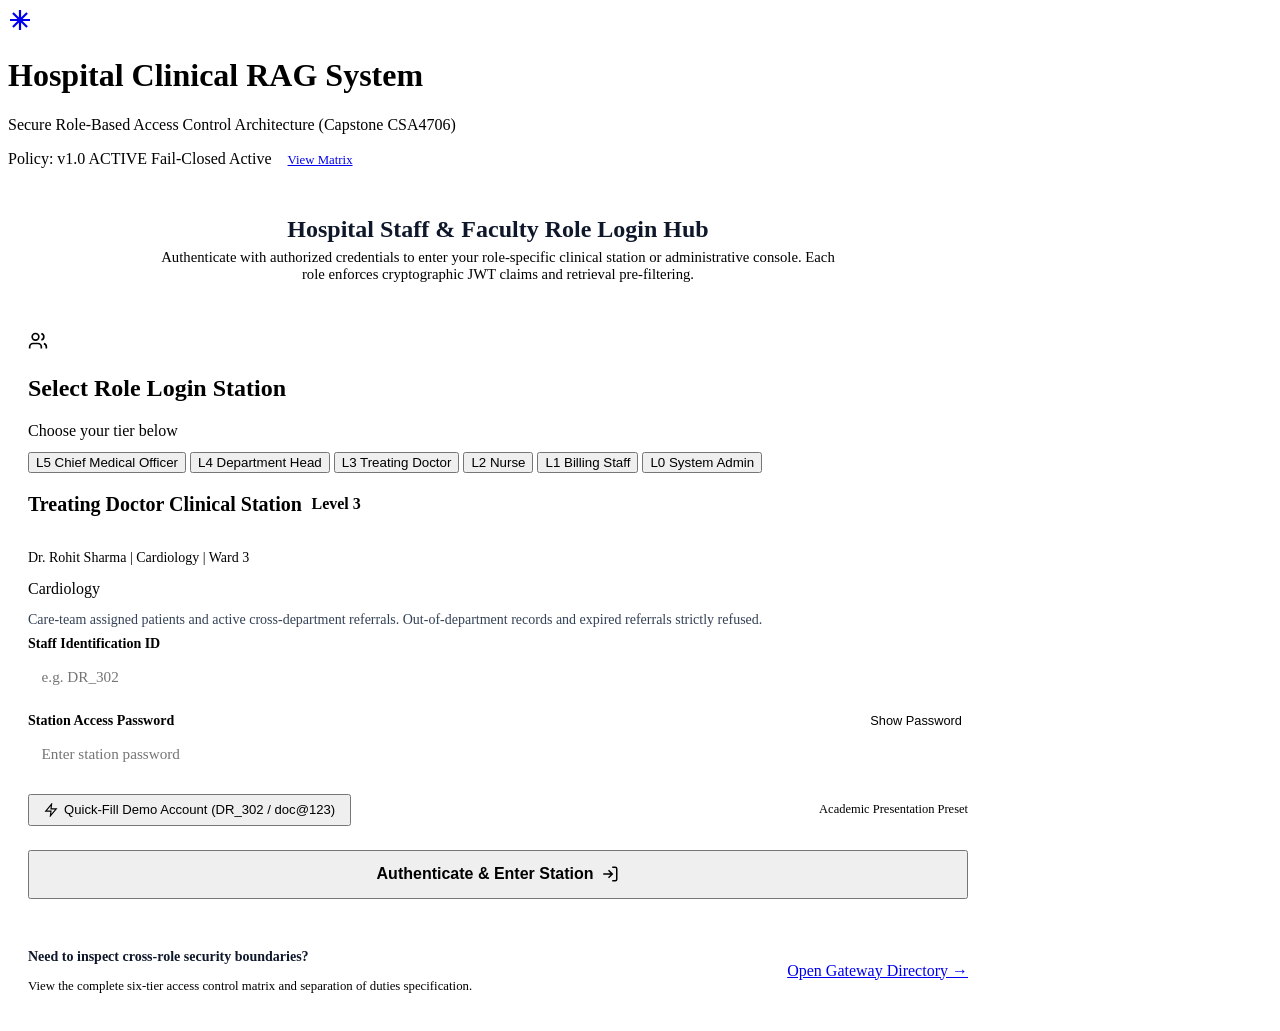
==== Capstone/web/login.html @ ef7217a0 "feat: implement unified role-based login hub and routes" ====
<!DOCTYPE html>
<html lang="en">
<head>
  <meta charset="UTF-8">
  <meta name="viewport" content="width=device-width, initial-scale=1.0">
  <title>Hospital RAG | Role Login Hub</title>
  <link rel="icon" type="image/svg+xml" href="data:image/svg+xml,<svg xmlns='http://www.w3.org/2000/svg' viewBox='0 0 24 24' fill='none' stroke='%230f766e' stroke-width='2.5'><path d='M12 2v20M2 12h20M4.93 4.93l14.14 14.14M19.07 4.93L4.93 19.07'/></svg>">
  <link rel="stylesheet" href="/style.css">
  <link rel="preconnect" href="https://fonts.googleapis.com">
  <link rel="preconnect" href="https://fonts.gstatic.com" crossorigin>
  <link href="https://fonts.googleapis.com/css2?family=Poppins:wght@300;400;500;600;700&family=JetBrains+Mono:wght@400;500;600&display=swap" rel="stylesheet">
</head>
<body>
  <header class="app-header">
    <div class="header-content">
      <div class="brand">
        <a href="/login" class="brand-link" title="Hospital Login Hub">
          <div class="brand-icon">
            <svg width="24" height="24" viewBox="0 0 24 24" fill="none" stroke="currentColor" stroke-width="2.2">
              <path d="M12 2v20M2 12h20M4.93 4.93l14.14 14.14M19.07 4.93L4.93 19.07"/>
            </svg>
          </div>
        </a>
        <div>
          <h1>Hospital Clinical RAG System</h1>
          <p class="subtitle">Secure Role-Based Access Control Architecture (Capstone CSA4706)</p>
        </div>
      </div>
      <div class="header-badges">
        <span class="badge policy-badge">Policy: v1.0 ACTIVE</span>
        <span class="badge live-badge">Fail-Closed Active</span>
        <a href="/portal/gateway" class="btn btn-outline" style="font-size:0.8rem; padding:0.35rem 0.75rem;">View Matrix</a>
      </div>
    </div>
  </header>

  <main class="container" style="max-width: 980px;">
    <!-- Welcome Header Card -->
    <section class="card" style="text-align: center; padding: 1.75rem 1.5rem;">
      <h2 style="font-size: 1.5rem; font-weight: 700; color: #0f172a; margin-bottom: 0.4rem;">
        Hospital Staff &amp; Faculty Role Login Hub
      </h2>
      <p style="font-size: 0.92rem; color: var(--text-muted); max-width: 680px; margin: 0 auto;">
        Authenticate with authorized credentials to enter your role-specific clinical station or administrative console. Each role enforces cryptographic JWT claims and retrieval pre-filtering.
      </p>

      <!-- Alert / Guard Banner -->
      <div id="noticeBanner" class="alert-notice" style="display:none;"></div>
    </section>

    <!-- Role Switcher Tabs (6 Roles) -->
    <section class="card" style="padding: 1.25rem;">
      <div class="section-title" style="margin-bottom: 0.75rem;">
        <svg width="20" height="20" viewBox="0 0 24 24" fill="none" stroke="currentColor" stroke-width="2"><path d="M16 21v-2a4 4 0 0 0-4-4H6a4 4 0 0 0-4 4v2"/><circle cx="9" cy="7" r="4"/><path d="M22 21v-2a4 4 0 0 0-3-3.87"/><path d="M16 3.13a4 4 0 0 1 0 7.75"/></svg>
        <h2>Select Role Login Station</h2>
        <span class="section-hint">Choose your tier below</span>
      </div>

      <!-- Navigation Tabs -->
      <div class="role-nav-tabs" id="roleTabsContainer">
        <button class="role-tab-btn" data-role="cmo">
          <span class="tab-level-tag">L5</span>
          <span class="tab-text">Chief Medical Officer</span>
        </button>
        <button class="role-tab-btn" data-role="dept-head">
          <span class="tab-level-tag">L4</span>
          <span class="tab-text">Department Head</span>
        </button>
        <button class="role-tab-btn active" data-role="doctor">
          <span class="tab-level-tag">L3</span>
          <span class="tab-text">Treating Doctor</span>
        </button>
        <button class="role-tab-btn" data-role="nurse">
          <span class="tab-level-tag">L2</span>
          <span class="tab-text">Nurse</span>
        </button>
        <button class="role-tab-btn" data-role="billing">
          <span class="tab-level-tag">L1</span>
          <span class="tab-text">Billing Staff</span>
        </button>
        <button class="role-tab-btn" data-role="admin">
          <span class="tab-level-tag">L0</span>
          <span class="tab-text">System Admin</span>
        </button>
      </div>

      <!-- Active Role Login Card -->
      <div class="role-login-card" id="roleLoginCard">
        <!-- Dynamic Header info injected by login.js -->
        <div class="role-context-header">
          <div>
            <div style="display:flex; align-items:center; gap:0.6rem; margin-bottom:0.25rem;">
              <h3 id="roleCardTitle" style="font-size:1.25rem; font-weight:700; color:var(--primary-teal);">Treating Doctor Clinical Station</h3>
              <span id="roleLevelBadge" class="badge" style="background:var(--blue-light); color:var(--medical-blue-dark); font-weight:700;">Level 3</span>
            </div>
            <p id="rolePersonaSub" style="font-size:0.875rem; color:var(--text-muted);">
              Dr. Rohit Sharma | Cardiology | Ward 3
            </p>
          </div>
          <span id="roleDeptPill" class="badge policy-badge">Cardiology</span>
        </div>

        <!-- Scope & Permissions preview -->
        <div class="role-scope-box">
          <p id="roleScopeDesc" style="font-size:0.875rem; color:#334155; margin-bottom:0.5rem;">
            Care-team assigned patients and active cross-department referrals. Out-of-department records and expired referrals strictly refused.
          </p>
          <div class="portal-permissions-summary" id="rolePermsList">
            <!-- Injected by login.js -->
          </div>
        </div>

        <!-- Login Form -->
        <form id="roleLoginForm" class="login-auth-form" onsubmit="return false;">
          <div id="loginErrorBox" class="alert-error" style="display:none;"></div>

          <div class="form-group" style="margin-bottom: 1rem;">
            <label for="userIdInput" style="display:block; font-size:0.875rem; font-weight:600; margin-bottom:0.35rem;">
              Staff Identification ID
            </label>
            <input type="text" id="userIdInput" class="form-control" placeholder="e.g. DR_302" required autocomplete="username" style="width:100%; padding:0.65rem 0.85rem; border:1px solid var(--border-color); border-radius:var(--radius-sm); font-family:inherit; font-size:0.95rem;">
          </div>

          <div class="form-group" style="margin-bottom: 1.25rem;">
            <div style="display:flex; justify-content:space-between; align-items:center; margin-bottom:0.35rem;">
              <label for="passwordInput" style="font-size:0.875rem; font-weight:600;">
                Station Access Password
              </label>
              <button type="button" id="togglePasswordBtn" style="background:none; border:none; color:var(--primary-teal); font-size:0.8rem; cursor:pointer; font-weight:500;">
                Show Password
              </button>
            </div>
            <input type="password" id="passwordInput" class="form-control" placeholder="Enter station password" required autocomplete="current-password" style="width:100%; padding:0.65rem 0.85rem; border:1px solid var(--border-color); border-radius:var(--radius-sm); font-family:inherit; font-size:0.95rem;">
          </div>

          <!-- Quick-Fill Demo Button -->
          <div style="display:flex; justify-content:space-between; align-items:center; margin-bottom:1.5rem; flex-wrap:wrap; gap:0.5rem;">
            <button type="button" id="quickFillBtn" class="btn btn-outline" style="font-size:0.82rem; padding:0.4rem 0.85rem; display:inline-flex; align-items:center; gap:0.4rem;">
              <svg width="14" height="14" viewBox="0 0 24 24" fill="none" stroke="currentColor" stroke-width="2"><path d="M13 2L3 14h9l-1 8 10-12h-9l1-8z"/></svg>
              <span id="quickFillLabel">Quick-Fill Demo Account (DR_302 / doc@123)</span>
            </button>
            <span style="font-size:0.78rem; color:var(--text-muted);">Academic Presentation Preset</span>
          </div>

          <!-- Submit Button -->
          <button type="submit" id="submitLoginBtn" class="btn btn-primary" style="width:100%; padding:0.85rem; font-size:1rem; font-weight:600; display:flex; justify-content:center; align-items:center; gap:0.5rem;">
            <span id="submitBtnText">Authenticate &amp; Enter Station</span>
            <svg width="18" height="18" viewBox="0 0 24 24" fill="none" stroke="currentColor" stroke-width="2"><path d="M15 3h4a2 2 0 0 1 2 2v14a2 2 0 0 1-2 2h-4M10 17l5-5-5-5M15 12H3"/></svg>
          </button>
        </form>
      </div>
    </section>

    <!-- Bottom Directory Link Card -->
    <section class="card" style="display:flex; justify-content:space-between; align-items:center; padding:1rem 1.25rem;">
      <div>
        <p style="font-size:0.875rem; font-weight:600; color:#0f172a;">Need to inspect cross-role security boundaries?</p>
        <p style="font-size:0.8rem; color:var(--text-muted);">View the complete six-tier access control matrix and separation of duties specification.</p>
      </div>
      <a href="/portal/gateway" class="btn btn-outline" style="white-space:nowrap;">Open Gateway Directory &rarr;</a>
    </section>
  </main>

  <script src="/login.js"></script>
</body>
</html>
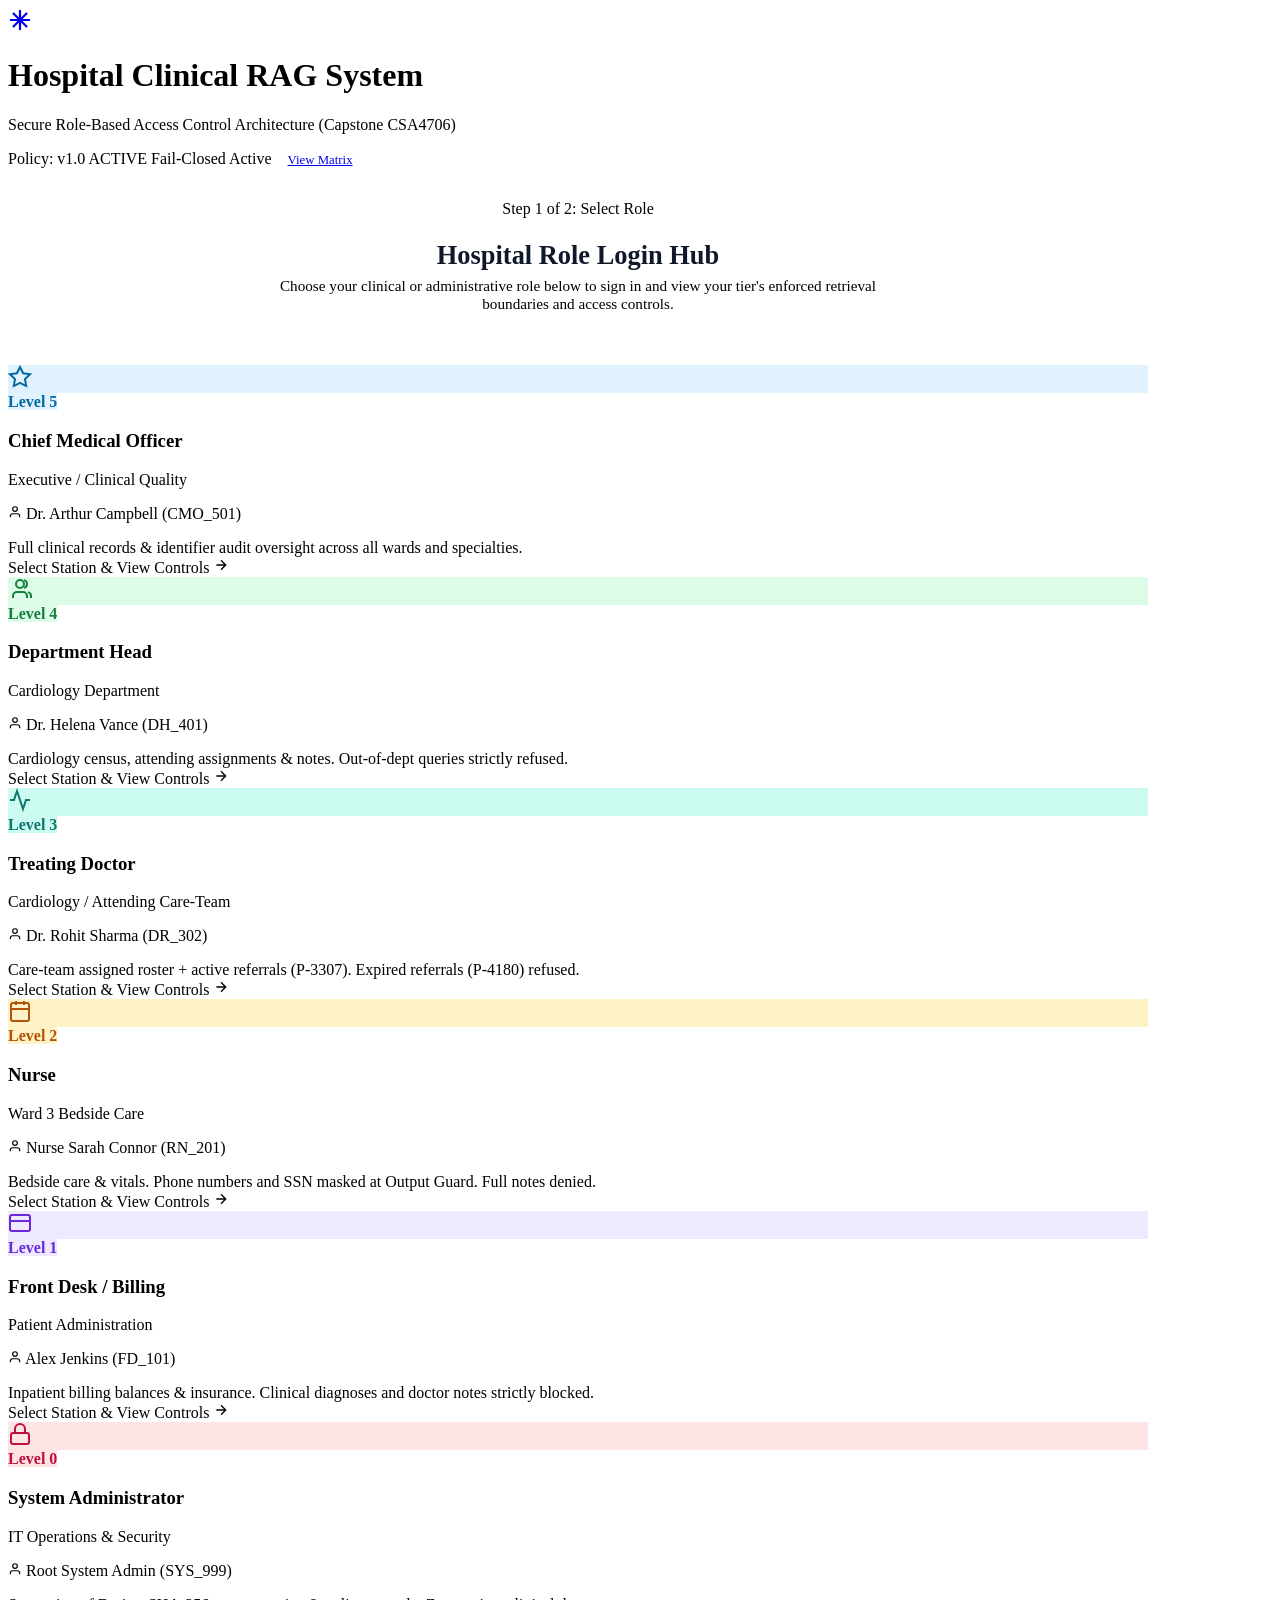
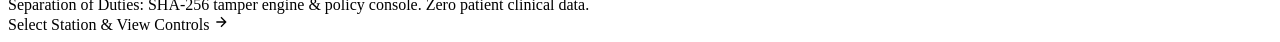
==== commit 65c36f08: "feat(ui): redesign role login hub with progressive 2-step role selection and structured access contr" ====
--- a/Capstone/web/login.html
+++ b/Capstone/web/login.html
@@ -11,6 +11,7 @@
   <link href="https://fonts.googleapis.com/css2?family=Poppins:wght@300;400;500;600;700&family=JetBrains+Mono:wght@400;500;600&display=swap" rel="stylesheet">
 </head>
 <body>
+  <!-- Header Bar -->
   <header class="app-header">
     <div class="header-content">
       <div class="brand">
@@ -34,131 +35,304 @@
     </div>
   </header>
 
-  <main class="container" style="max-width: 980px;">
-    <!-- Welcome Header Card -->
-    <section class="card" style="text-align: center; padding: 1.75rem 1.5rem;">
-      <h2 style="font-size: 1.5rem; font-weight: 700; color: #0f172a; margin-bottom: 0.4rem;">
-        Hospital Staff &amp; Faculty Role Login Hub
-      </h2>
-      <p style="font-size: 0.92rem; color: var(--text-muted); max-width: 680px; margin: 0 auto;">
-        Authenticate with authorized credentials to enter your role-specific clinical station or administrative console. Each role enforces cryptographic JWT claims and retrieval pre-filtering.
-      </p>
-
-      <!-- Alert / Guard Banner -->
-      <div id="noticeBanner" class="alert-notice" style="display:none;"></div>
+  <main class="container" style="max-width: 1140px;">
+
+    <!-- ============================================================== -->
+    <!-- STEP 1: CLEAN ROLE SELECTION VIEW (DEFAULT)                   -->
+    <!-- ============================================================== -->
+    <section id="roleSelectionSection">
+      <!-- Welcome Intro -->
+      <div class="card" style="text-align: center; padding: 2rem 1.5rem; margin-bottom: 1.25rem;">
+        <span class="step-indicator">Step 1 of 2: Select Role</span>
+        <h2 style="font-size: 1.65rem; font-weight: 700; color: #0f172a; margin-bottom: 0.4rem;">
+          Hospital Role Login Hub
+        </h2>
+        <p style="font-size: 0.95rem; color: var(--text-muted); max-width: 640px; margin: 0 auto;">
+          Choose your clinical or administrative role below to sign in and view your tier's enforced retrieval boundaries and access controls.
+        </p>
+        <!-- Notice if redirected from unauthenticated session -->
+        <div id="noticeBanner" class="alert-notice" style="display:none; max-width: 680px; margin: 1rem auto 0 auto;"></div>
+      </div>
+
+      <!-- 6 Hospital Roles Grid -->
+      <div class="role-select-grid">
+        <!-- Role 1: CMO (Level 5) -->
+        <div class="role-select-card" data-role="cmo" onclick="selectRole('cmo')">
+          <div>
+            <div class="role-card-top">
+              <div class="role-icon-box" style="background:#e0f2fe; color:#0369a1;">
+                <svg width="24" height="24" viewBox="0 0 24 24" fill="none" stroke="currentColor" stroke-width="2"><path d="M12 2l3.09 6.26L22 9.27l-5 4.87 1.18 6.88L12 17.77l-6.18 3.25L7 14.14 2 9.27l6.91-1.01L12 2z"/></svg>
+              </div>
+              <span class="badge" style="background:#e0f2fe; color:#0369a1; font-weight:700;">Level 5</span>
+            </div>
+            <div class="role-card-body">
+              <h3>Chief Medical Officer</h3>
+              <p class="role-card-dept">Executive / Clinical Quality</p>
+              <p class="role-card-persona">
+                <svg width="14" height="14" viewBox="0 0 24 24" fill="none" stroke="currentColor" stroke-width="2"><path d="M20 21v-2a4 4 0 0 0-4-4H8a4 4 0 0 0-4 4v2"/><circle cx="12" cy="7" r="4"/></svg>
+                Dr. Arthur Campbell (CMO_501)
+              </p>
+              <div class="role-card-scope-snippet">
+                Full clinical records &amp; identifier audit oversight across all wards and specialties.
+              </div>
+            </div>
+          </div>
+          <div class="role-card-action">
+            <span>Select Station &amp; View Controls</span>
+            <svg width="16" height="16" viewBox="0 0 24 24" fill="none" stroke="currentColor" stroke-width="2"><path d="M5 12h14M12 5l7 7-7 7"/></svg>
+          </div>
+        </div>
+
+        <!-- Role 2: Department Head (Level 4) -->
+        <div class="role-select-card" data-role="dept-head" onclick="selectRole('dept-head')">
+          <div>
+            <div class="role-card-top">
+              <div class="role-icon-box" style="background:#dcfce7; color:#15803d;">
+                <svg width="24" height="24" viewBox="0 0 24 24" fill="none" stroke="currentColor" stroke-width="2"><path d="M19 21v-2a4 4 0 0 0-4-4H9a4 4 0 0 0-4 4v2"/><circle cx="12" cy="7" r="4"/><path d="M23 21v-2a4 4 0 0 0-3-3.87"/><path d="M16 3.13a4 4 0 0 1 0 7.75"/></svg>
+              </div>
+              <span class="badge" style="background:#dcfce7; color:#15803d; font-weight:700;">Level 4</span>
+            </div>
+            <div class="role-card-body">
+              <h3>Department Head</h3>
+              <p class="role-card-dept">Cardiology Department</p>
+              <p class="role-card-persona">
+                <svg width="14" height="14" viewBox="0 0 24 24" fill="none" stroke="currentColor" stroke-width="2"><path d="M20 21v-2a4 4 0 0 0-4-4H8a4 4 0 0 0-4 4v2"/><circle cx="12" cy="7" r="4"/></svg>
+                Dr. Helena Vance (DH_401)
+              </p>
+              <div class="role-card-scope-snippet">
+                Cardiology census, attending assignments &amp; notes. Out-of-dept queries strictly refused.
+              </div>
+            </div>
+          </div>
+          <div class="role-card-action">
+            <span>Select Station &amp; View Controls</span>
+            <svg width="16" height="16" viewBox="0 0 24 24" fill="none" stroke="currentColor" stroke-width="2"><path d="M5 12h14M12 5l7 7-7 7"/></svg>
+          </div>
+        </div>
+
+        <!-- Role 3: Treating Doctor (Level 3) -->
+        <div class="role-select-card" data-role="doctor" onclick="selectRole('doctor')">
+          <div>
+            <div class="role-card-top">
+              <div class="role-icon-box" style="background:#ccfbf1; color:#0f766e;">
+                <svg width="24" height="24" viewBox="0 0 24 24" fill="none" stroke="currentColor" stroke-width="2"><path d="M22 12h-4l-3 9L9 3l-3 9H2"/></svg>
+              </div>
+              <span class="badge" style="background:#ccfbf1; color:#0f766e; font-weight:700;">Level 3</span>
+            </div>
+            <div class="role-card-body">
+              <h3>Treating Doctor</h3>
+              <p class="role-card-dept">Cardiology / Attending Care-Team</p>
+              <p class="role-card-persona">
+                <svg width="14" height="14" viewBox="0 0 24 24" fill="none" stroke="currentColor" stroke-width="2"><path d="M20 21v-2a4 4 0 0 0-4-4H8a4 4 0 0 0-4 4v2"/><circle cx="12" cy="7" r="4"/></svg>
+                Dr. Rohit Sharma (DR_302)
+              </p>
+              <div class="role-card-scope-snippet">
+                Care-team assigned roster + active referrals (P-3307). Expired referrals (P-4180) refused.
+              </div>
+            </div>
+          </div>
+          <div class="role-card-action">
+            <span>Select Station &amp; View Controls</span>
+            <svg width="16" height="16" viewBox="0 0 24 24" fill="none" stroke="currentColor" stroke-width="2"><path d="M5 12h14M12 5l7 7-7 7"/></svg>
+          </div>
+        </div>
+
+        <!-- Role 4: Nurse (Level 2) -->
+        <div class="role-select-card" data-role="nurse" onclick="selectRole('nurse')">
+          <div>
+            <div class="role-card-top">
+              <div class="role-icon-box" style="background:#fef3c7; color:#b45309;">
+                <svg width="24" height="24" viewBox="0 0 24 24" fill="none" stroke="currentColor" stroke-width="2"><rect x="3" y="4" width="18" height="18" rx="2" ry="2"/><line x1="16" y1="2" x2="16" y2="6"/><line x1="8" y1="2" x2="8" y2="6"/><line x1="3" y1="10" x2="21" y2="10"/></svg>
+              </div>
+              <span class="badge" style="background:#fef3c7; color:#b45309; font-weight:700;">Level 2</span>
+            </div>
+            <div class="role-card-body">
+              <h3>Nurse</h3>
+              <p class="role-card-dept">Ward 3 Bedside Care</p>
+              <p class="role-card-persona">
+                <svg width="14" height="14" viewBox="0 0 24 24" fill="none" stroke="currentColor" stroke-width="2"><path d="M20 21v-2a4 4 0 0 0-4-4H8a4 4 0 0 0-4 4v2"/><circle cx="12" cy="7" r="4"/></svg>
+                Nurse Sarah Connor (RN_201)
+              </p>
+              <div class="role-card-scope-snippet">
+                Bedside care &amp; vitals. Phone numbers and SSN masked at Output Guard. Full notes denied.
+              </div>
+            </div>
+          </div>
+          <div class="role-card-action">
+            <span>Select Station &amp; View Controls</span>
+            <svg width="16" height="16" viewBox="0 0 24 24" fill="none" stroke="currentColor" stroke-width="2"><path d="M5 12h14M12 5l7 7-7 7"/></svg>
+          </div>
+        </div>
+
+        <!-- Role 5: Billing Staff (Level 1) -->
+        <div class="role-select-card" data-role="billing" onclick="selectRole('billing')">
+          <div>
+            <div class="role-card-top">
+              <div class="role-icon-box" style="background:#ede9fe; color:#6d28d9;">
+                <svg width="24" height="24" viewBox="0 0 24 24" fill="none" stroke="currentColor" stroke-width="2"><rect x="2" y="4" width="20" height="16" rx="2"/><path d="M7 15h0M2 10h20"/></svg>
+              </div>
+              <span class="badge" style="background:#ede9fe; color:#6d28d9; font-weight:700;">Level 1</span>
+            </div>
+            <div class="role-card-body">
+              <h3>Front Desk / Billing</h3>
+              <p class="role-card-dept">Patient Administration</p>
+              <p class="role-card-persona">
+                <svg width="14" height="14" viewBox="0 0 24 24" fill="none" stroke="currentColor" stroke-width="2"><path d="M20 21v-2a4 4 0 0 0-4-4H8a4 4 0 0 0-4 4v2"/><circle cx="12" cy="7" r="4"/></svg>
+                Alex Jenkins (FD_101)
+              </p>
+              <div class="role-card-scope-snippet">
+                Inpatient billing balances &amp; insurance. Clinical diagnoses and doctor notes strictly blocked.
+              </div>
+            </div>
+          </div>
+          <div class="role-card-action">
+            <span>Select Station &amp; View Controls</span>
+            <svg width="16" height="16" viewBox="0 0 24 24" fill="none" stroke="currentColor" stroke-width="2"><path d="M5 12h14M12 5l7 7-7 7"/></svg>
+          </div>
+        </div>
+
+        <!-- Role 6: System Admin (Level 0) -->
+        <div class="role-select-card" data-role="admin" onclick="selectRole('admin')">
+          <div>
+            <div class="role-card-top">
+              <div class="role-icon-box" style="background:#ffe4e6; color:#be123c;">
+                <svg width="24" height="24" viewBox="0 0 24 24" fill="none" stroke="currentColor" stroke-width="2"><rect x="3" y="11" width="18" height="11" rx="2" ry="2"/><path d="M7 11V7a5 5 0 0 1 10 0v4"/></svg>
+              </div>
+              <span class="badge" style="background:#ffe4e6; color:#be123c; font-weight:700;">Level 0</span>
+            </div>
+            <div class="role-card-body">
+              <h3>System Administrator</h3>
+              <p class="role-card-dept">IT Operations &amp; Security</p>
+              <p class="role-card-persona">
+                <svg width="14" height="14" viewBox="0 0 24 24" fill="none" stroke="currentColor" stroke-width="2"><path d="M20 21v-2a4 4 0 0 0-4-4H8a4 4 0 0 0-4 4v2"/><circle cx="12" cy="7" r="4"/></svg>
+                Root System Admin (SYS_999)
+              </p>
+              <div class="role-card-scope-snippet">
+                Separation of Duties: SHA-256 tamper engine &amp; policy console. Zero patient clinical data.
+              </div>
+            </div>
+          </div>
+          <div class="role-card-action">
+            <span>Select Station &amp; View Controls</span>
+            <svg width="16" height="16" viewBox="0 0 24 24" fill="none" stroke="currentColor" stroke-width="2"><path d="M5 12h14M12 5l7 7-7 7"/></svg>
+          </div>
+        </div>
+      </div>
     </section>
 
-    <!-- Role Switcher Tabs (6 Roles) -->
-    <section class="card" style="padding: 1.25rem;">
-      <div class="section-title" style="margin-bottom: 0.75rem;">
-        <svg width="20" height="20" viewBox="0 0 24 24" fill="none" stroke="currentColor" stroke-width="2"><path d="M16 21v-2a4 4 0 0 0-4-4H6a4 4 0 0 0-4 4v2"/><circle cx="9" cy="7" r="4"/><path d="M22 21v-2a4 4 0 0 0-3-3.87"/><path d="M16 3.13a4 4 0 0 1 0 7.75"/></svg>
-        <h2>Select Role Login Station</h2>
-        <span class="section-hint">Choose your tier below</span>
-      </div>
-
-      <!-- Navigation Tabs -->
-      <div class="role-nav-tabs" id="roleTabsContainer">
-        <button class="role-tab-btn" data-role="cmo">
-          <span class="tab-level-tag">L5</span>
-          <span class="tab-text">Chief Medical Officer</span>
+    <!-- ============================================================== -->
+    <!-- STEP 2: FOCUSED ROLE STATION & ACCESS CONTROL VIEW             -->
+    <!-- ============================================================== -->
+    <section id="roleStationSection" style="display:none;">
+      <!-- Station Navigation Bar -->
+      <div class="station-top-nav">
+        <button class="btn-back-roles" onclick="backToRoleSelection()">
+          <svg width="16" height="16" viewBox="0 0 24 24" fill="none" stroke="currentColor" stroke-width="2.5"><path d="M19 12H5M12 19l-7-7 7-7"/></svg>
+          Back to All Roles
         </button>
-        <button class="role-tab-btn" data-role="dept-head">
-          <span class="tab-level-tag">L4</span>
-          <span class="tab-text">Department Head</span>
-        </button>
-        <button class="role-tab-btn active" data-role="doctor">
-          <span class="tab-level-tag">L3</span>
-          <span class="tab-text">Treating Doctor</span>
-        </button>
-        <button class="role-tab-btn" data-role="nurse">
-          <span class="tab-level-tag">L2</span>
-          <span class="tab-text">Nurse</span>
-        </button>
-        <button class="role-tab-btn" data-role="billing">
-          <span class="tab-level-tag">L1</span>
-          <span class="tab-text">Billing Staff</span>
-        </button>
-        <button class="role-tab-btn" data-role="admin">
-          <span class="tab-level-tag">L0</span>
-          <span class="tab-text">System Admin</span>
-        </button>
-      </div>
-
-      <!-- Active Role Login Card -->
-      <div class="role-login-card" id="roleLoginCard">
-        <!-- Dynamic Header info injected by login.js -->
-        <div class="role-context-header">
-          <div>
-            <div style="display:flex; align-items:center; gap:0.6rem; margin-bottom:0.25rem;">
-              <h3 id="roleCardTitle" style="font-size:1.25rem; font-weight:700; color:var(--primary-teal);">Treating Doctor Clinical Station</h3>
-              <span id="roleLevelBadge" class="badge" style="background:var(--blue-light); color:var(--medical-blue-dark); font-weight:700;">Level 3</span>
-            </div>
-            <p id="rolePersonaSub" style="font-size:0.875rem; color:var(--text-muted);">
-              Dr. Rohit Sharma | Cardiology | Ward 3
-            </p>
-          </div>
-          <span id="roleDeptPill" class="badge policy-badge">Cardiology</span>
-        </div>
-
-        <!-- Scope & Permissions preview -->
-        <div class="role-scope-box">
-          <p id="roleScopeDesc" style="font-size:0.875rem; color:#334155; margin-bottom:0.5rem;">
-            Care-team assigned patients and active cross-department referrals. Out-of-department records and expired referrals strictly refused.
-          </p>
-          <div class="portal-permissions-summary" id="rolePermsList">
-            <!-- Injected by login.js -->
-          </div>
-        </div>
-
-        <!-- Login Form -->
-        <form id="roleLoginForm" class="login-auth-form" onsubmit="return false;">
-          <div id="loginErrorBox" class="alert-error" style="display:none;"></div>
-
-          <div class="form-group" style="margin-bottom: 1rem;">
-            <label for="userIdInput" style="display:block; font-size:0.875rem; font-weight:600; margin-bottom:0.35rem;">
-              Staff Identification ID
-            </label>
-            <input type="text" id="userIdInput" class="form-control" placeholder="e.g. DR_302" required autocomplete="username" style="width:100%; padding:0.65rem 0.85rem; border:1px solid var(--border-color); border-radius:var(--radius-sm); font-family:inherit; font-size:0.95rem;">
-          </div>
-
-          <div class="form-group" style="margin-bottom: 1.25rem;">
-            <div style="display:flex; justify-content:space-between; align-items:center; margin-bottom:0.35rem;">
-              <label for="passwordInput" style="font-size:0.875rem; font-weight:600;">
-                Station Access Password
+
+        <!-- Quick Switcher Tabs -->
+        <div class="quick-role-pills" id="quickRolePills">
+          <button class="quick-pill-btn" data-role="cmo" onclick="selectRole('cmo')">CMO (L5)</button>
+          <button class="quick-pill-btn" data-role="dept-head" onclick="selectRole('dept-head')">Dept Head (L4)</button>
+          <button class="quick-pill-btn active" data-role="doctor" onclick="selectRole('doctor')">Doctor (L3)</button>
+          <button class="quick-pill-btn" data-role="nurse" onclick="selectRole('nurse')">Nurse (L2)</button>
+          <button class="quick-pill-btn" data-role="billing" onclick="selectRole('billing')">Billing (L1)</button>
+          <button class="quick-pill-btn" data-role="admin" onclick="selectRole('admin')">Admin (L0)</button>
+        </div>
+      </div>
+
+      <!-- Station Two-Column Layout -->
+      <div class="station-layout-grid">
+        
+        <!-- Left Column: Authentication Form -->
+        <div class="card" style="padding: 1.5rem;">
+          <div style="display:flex; justify-content:space-between; align-items:flex-start; margin-bottom:1.25rem; padding-bottom:1rem; border-bottom:1px solid var(--border-color);">
+            <div>
+              <span class="step-indicator" style="margin-bottom:0.25rem;">Station Authentication</span>
+              <h3 id="stationTitle" style="font-size:1.3rem; font-weight:700; color:var(--primary-teal); margin-bottom:0.2rem;">
+                Treating Doctor Station
+              </h3>
+              <p id="stationPersona" style="font-size:0.85rem; color:var(--text-muted);">
+                Dr. Rohit Sharma | Cardiology Department
+              </p>
+            </div>
+            <span id="stationLevelBadge" class="badge" style="background:var(--teal-light); color:var(--primary-teal-hover); font-weight:700; font-size:0.8rem;">
+              Level 3
+            </span>
+          </div>
+
+          <!-- Alert box -->
+          <div id="stationErrorBox" class="alert-error" style="display:none;"></div>
+          <div id="stationNoticeBox" class="alert-notice" style="display:none; margin-bottom:1rem;"></div>
+
+          <!-- Sign-In Form -->
+          <form id="stationLoginForm" onsubmit="return false;">
+            <div class="form-group" style="margin-bottom: 1.1rem;">
+              <label for="stationUserId" style="display:block; font-size:0.875rem; font-weight:600; margin-bottom:0.35rem; color:#0f172a;">
+                Staff User ID
               </label>
-              <button type="button" id="togglePasswordBtn" style="background:none; border:none; color:var(--primary-teal); font-size:0.8rem; cursor:pointer; font-weight:500;">
-                Show Password
+              <input type="text" id="stationUserId" class="form-control" required autocomplete="username" style="width:100%; padding:0.7rem 0.85rem; border:1px solid var(--border-color); border-radius:var(--radius-sm); font-family:inherit; font-size:0.95rem;">
+            </div>
+
+            <div class="form-group" style="margin-bottom: 1.25rem;">
+              <div style="display:flex; justify-content:space-between; align-items:center; margin-bottom:0.35rem;">
+                <label for="stationPassword" style="font-size:0.875rem; font-weight:600; color:#0f172a;">
+                  Station Password
+                </label>
+                <button type="button" id="stationTogglePassword" style="background:none; border:none; color:var(--primary-teal); font-size:0.8rem; cursor:pointer; font-weight:600;">
+                  Show Password
+                </button>
+              </div>
+              <input type="password" id="stationPassword" class="form-control" required autocomplete="current-password" style="width:100%; padding:0.7rem 0.85rem; border:1px solid var(--border-color); border-radius:var(--radius-sm); font-family:inherit; font-size:0.95rem;">
+            </div>
+
+            <!-- Quick-Fill Button -->
+            <div style="margin-bottom: 1.25rem;">
+              <button type="button" id="stationQuickFillBtn" class="btn btn-outline" style="width:100%; font-size:0.85rem; padding:0.55rem; display:flex; justify-content:center; align-items:center; gap:0.45rem;">
+                <svg width="15" height="15" viewBox="0 0 24 24" fill="none" stroke="currentColor" stroke-width="2"><path d="M13 2L3 14h9l-1 8 10-12h-9l1-8z"/></svg>
+                <span id="stationQuickFillText">Quick-Fill Demo Account (DR_302 / doc@123)</span>
               </button>
             </div>
-            <input type="password" id="passwordInput" class="form-control" placeholder="Enter station password" required autocomplete="current-password" style="width:100%; padding:0.65rem 0.85rem; border:1px solid var(--border-color); border-radius:var(--radius-sm); font-family:inherit; font-size:0.95rem;">
-          </div>
-
-          <!-- Quick-Fill Demo Button -->
-          <div style="display:flex; justify-content:space-between; align-items:center; margin-bottom:1.5rem; flex-wrap:wrap; gap:0.5rem;">
-            <button type="button" id="quickFillBtn" class="btn btn-outline" style="font-size:0.82rem; padding:0.4rem 0.85rem; display:inline-flex; align-items:center; gap:0.4rem;">
-              <svg width="14" height="14" viewBox="0 0 24 24" fill="none" stroke="currentColor" stroke-width="2"><path d="M13 2L3 14h9l-1 8 10-12h-9l1-8z"/></svg>
-              <span id="quickFillLabel">Quick-Fill Demo Account (DR_302 / doc@123)</span>
+
+            <!-- Submit CTA -->
+            <button type="submit" id="stationSubmitBtn" class="btn btn-primary" style="width:100%; padding:0.85rem; font-size:1rem; font-weight:600; display:flex; justify-content:center; align-items:center; gap:0.5rem;">
+              <span id="stationSubmitText">Authenticate &amp; Enter Station</span>
+              <svg width="18" height="18" viewBox="0 0 24 24" fill="none" stroke="currentColor" stroke-width="2"><path d="M15 3h4a2 2 0 0 1 2 2v14a2 2 0 0 1-2 2h-4M10 17l5-5-5-5M15 12H3"/></svg>
             </button>
-            <span style="font-size:0.78rem; color:var(--text-muted);">Academic Presentation Preset</span>
-          </div>
-
-          <!-- Submit Button -->
-          <button type="submit" id="submitLoginBtn" class="btn btn-primary" style="width:100%; padding:0.85rem; font-size:1rem; font-weight:600; display:flex; justify-content:center; align-items:center; gap:0.5rem;">
-            <span id="submitBtnText">Authenticate &amp; Enter Station</span>
-            <svg width="18" height="18" viewBox="0 0 24 24" fill="none" stroke="currentColor" stroke-width="2"><path d="M15 3h4a2 2 0 0 1 2 2v14a2 2 0 0 1-2 2h-4M10 17l5-5-5-5M15 12H3"/></svg>
-          </button>
-        </form>
+          </form>
+        </div>
+
+        <!-- Right Column: User-Friendly Access Controls -->
+        <div class="access-control-panel">
+          <div class="access-panel-header">
+            <div>
+              <h3>
+                <svg width="20" height="20" viewBox="0 0 24 24" fill="none" stroke="#0f766e" stroke-width="2.2"><path d="M12 22s8-4 8-10V5l-8-3-8 3v7c0 6 8 10 8 10z"/></svg>
+                Role Access Controls &amp; Permissions
+              </h3>
+              <p style="font-size:0.8125rem; color:var(--text-muted); margin-top:0.2rem;">
+                Deterministic pre-filtering applied before SQL, vector search, and LLM context.
+              </p>
+            </div>
+            <span id="controlScopeBadge" class="badge-scope">Ward 3 Scope</span>
+          </div>
+
+          <!-- Dynamic Access Control Items -->
+          <div id="accessControlsList" style="display:flex; flex-direction:column; gap:0.75rem;">
+            <!-- Dynamically populated by login.js -->
+          </div>
+
+          <!-- Security Enforcement Architecture Note -->
+          <div style="background:#f0fdfa; border:1px solid #99f6e4; border-radius:var(--radius-sm); padding:0.75rem 0.95rem; font-size:0.8rem; color:#0f766e; display:flex; gap:0.5rem; align-items:flex-start;">
+            <svg width="16" height="16" viewBox="0 0 24 24" fill="none" stroke="currentColor" stroke-width="2" style="flex-shrink:0; margin-top:0.15rem;"><circle cx="12" cy="12" r="10"/><line x1="12" y1="16" x2="12" y2="12"/><line x1="12" y1="8" x2="12.01" y2="8"/></svg>
+            <span><strong>Fail-Closed Guarantee:</strong> Out-of-scope patient data and expired referrals are never fetched from disk or memory. Prompts are sealed in <code>&lt;untrusted_patient_context&gt;</code> blocks.</span>
+          </div>
+        </div>
+
       </div>
     </section>
 
-    <!-- Bottom Directory Link Card -->
-    <section class="card" style="display:flex; justify-content:space-between; align-items:center; padding:1rem 1.25rem;">
-      <div>
-        <p style="font-size:0.875rem; font-weight:600; color:#0f172a;">Need to inspect cross-role security boundaries?</p>
-        <p style="font-size:0.8rem; color:var(--text-muted);">View the complete six-tier access control matrix and separation of duties specification.</p>
-      </div>
-      <a href="/portal/gateway" class="btn btn-outline" style="white-space:nowrap;">Open Gateway Directory &rarr;</a>
-    </section>
   </main>
 
   <script src="/login.js"></script>
